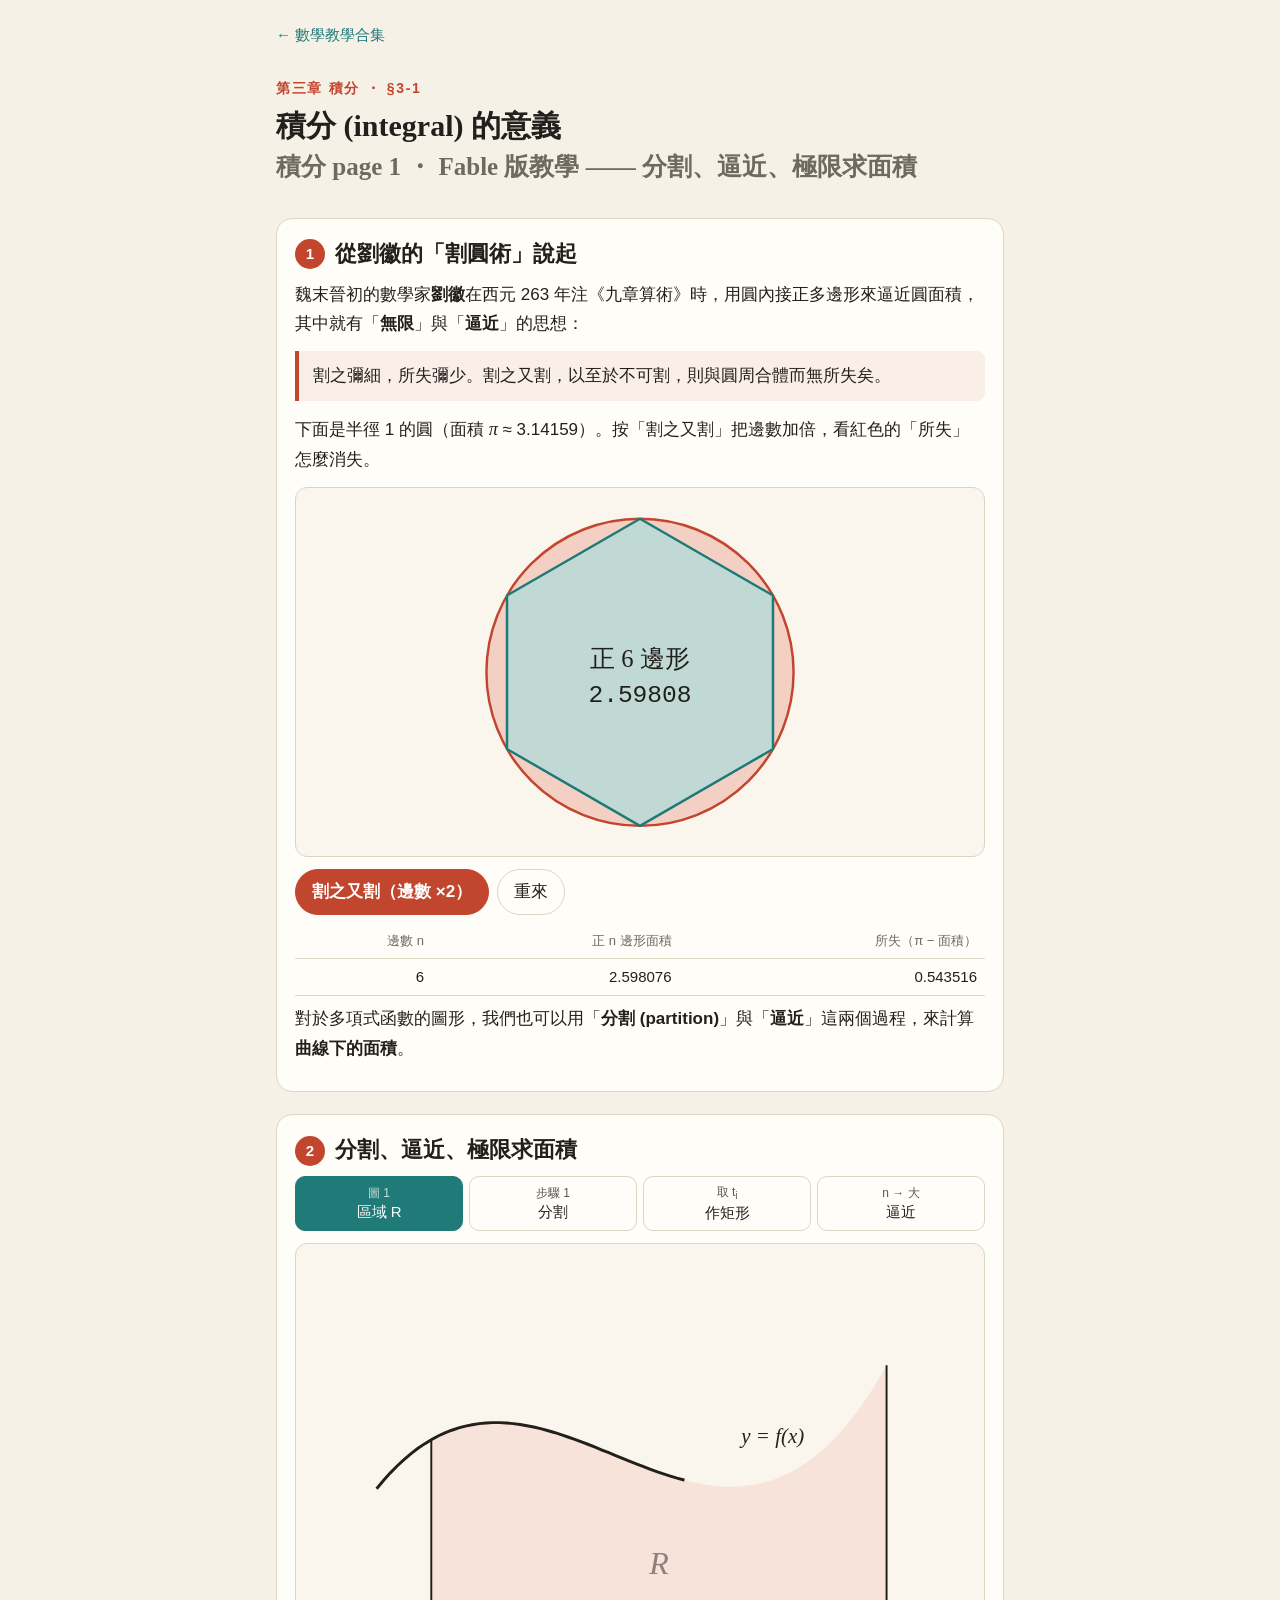
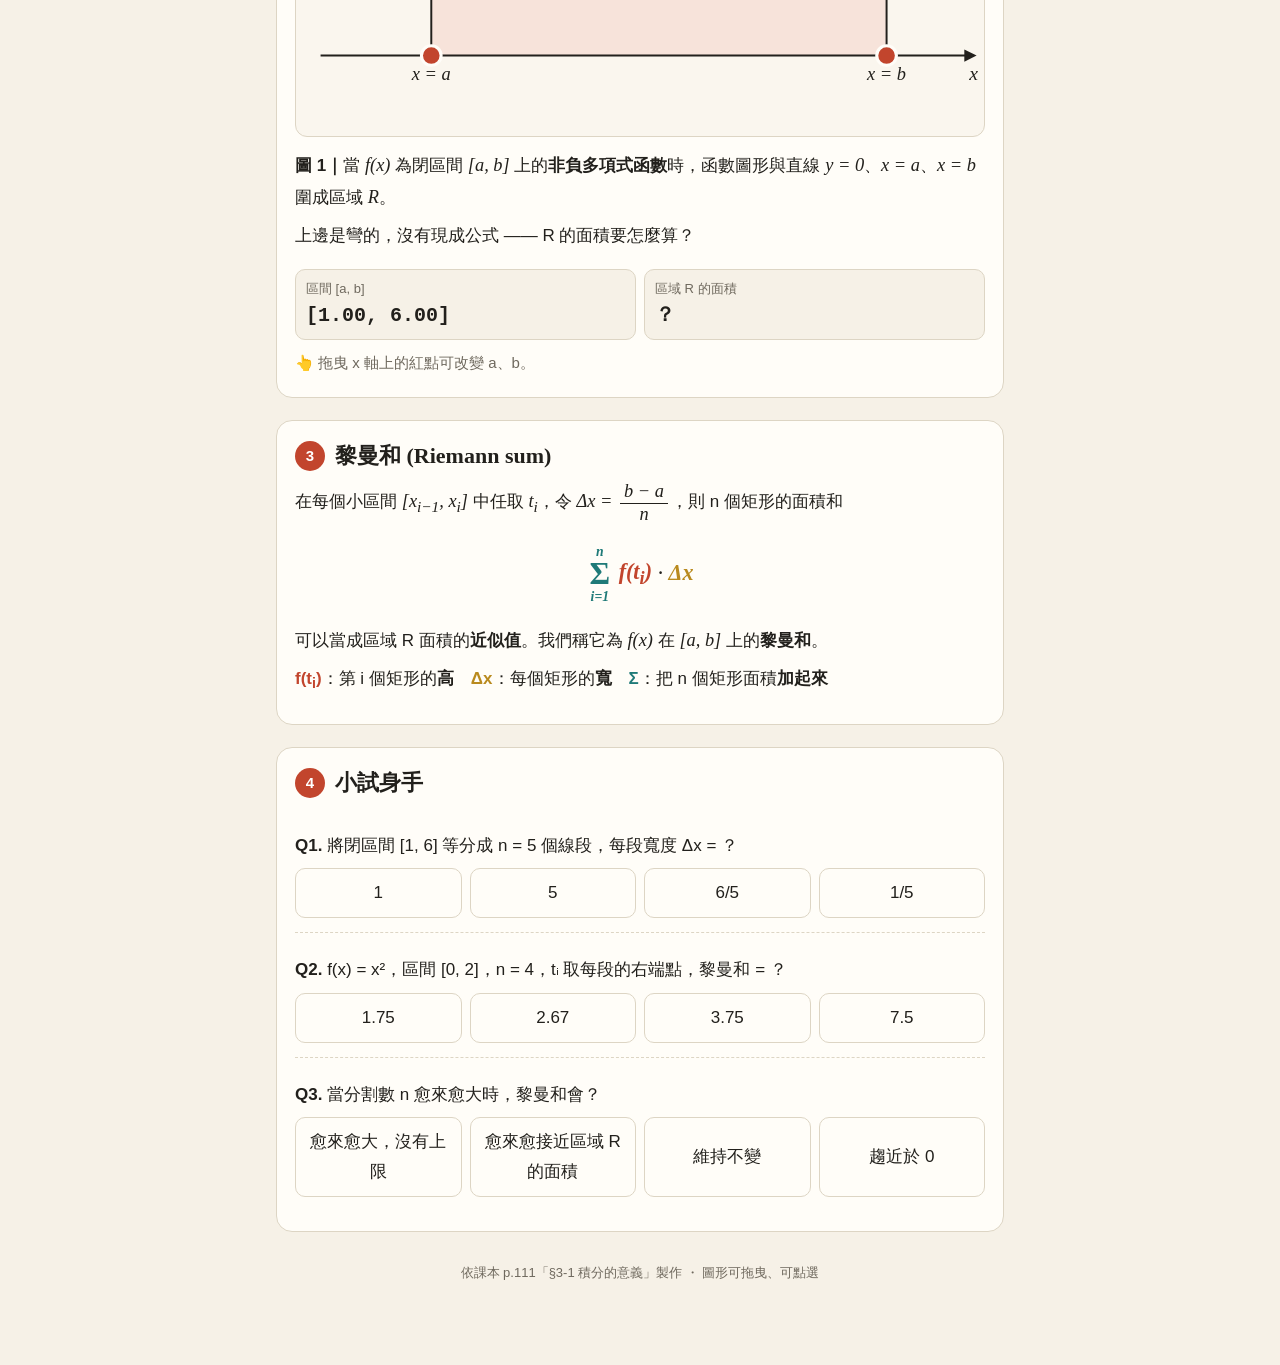
==== integral-page1-fable.html @ e8502bf9 "Add 積分page1 Fable 版教學" ====
<!DOCTYPE html>
<html lang="zh-Hant">
<head>
<meta charset="utf-8">
<meta name="viewport" content="width=device-width,initial-scale=1">
<title>積分page1_Fable版教學</title>
<style>
:root{
  --bg:#f6f1e7; --card:#fffdf8; --ink:#22201c; --mute:#6f695e; --line:#ddd5c4;
  --red:#c2452d; --red-soft:#f3cfc4; --teal:#1f7a78; --teal-soft:rgba(31,122,120,.28);
  --gold:#b98a1e; --ok:#2e7d4f; --bad:#b23a2a;
}
@media (prefers-color-scheme:dark){:root{
  --bg:#17161a; --card:#211f25; --ink:#ece7dc; --mute:#a39c8e; --line:#3a3740;
  --red:#ef7a5f; --red-soft:#5a2c23; --teal:#55c2bd; --teal-soft:rgba(85,194,189,.28);
  --gold:#e3b54a; --ok:#6fcf97; --bad:#ef7a6a;
}}
*{box-sizing:border-box}
html{scroll-behavior:smooth}
body{margin:0;background:var(--bg);color:var(--ink);font:17px/1.75 "Noto Sans TC","PingFang TC","Microsoft JhengHei",sans-serif;-webkit-text-size-adjust:100%}
main{max-width:760px;margin:0 auto;padding:20px 16px 80px}
a{color:var(--teal)}
.back{font-size:15px;text-decoration:none}
header{padding:26px 0 8px}
.kicker{color:var(--red);font-weight:700;letter-spacing:.12em;font-size:14px}
h1{font:700 30px/1.3 "Noto Serif TC","Songti TC",serif;margin:6px 0 4px}
h1 small{display:block;font:400 15px/1.6 inherit;color:var(--mute);margin-top:6px}
h2{font:700 22px/1.4 "Noto Serif TC","Songti TC",serif;margin:0 0 10px;display:flex;align-items:center;gap:10px}
h2 .no{flex:none;width:30px;height:30px;border-radius:50%;background:var(--red);color:#fff;font:700 15px/30px sans-serif;text-align:center}
section{background:var(--card);border:1px solid var(--line);border-radius:16px;padding:20px 18px;margin:22px 0;
  opacity:0;transform:translateY(24px);transition:opacity .7s,transform .7s cubic-bezier(.2,.8,.2,1)}
section.in{opacity:1;transform:none}
p{margin:8px 0}
blockquote{margin:12px 0;padding:10px 14px;border-left:4px solid var(--red);background:color-mix(in srgb,var(--red) 8%,transparent);
  font-family:"Noto Serif TC","Songti TC",serif;border-radius:0 8px 8px 0}
.m{font-family:"Cambria Math","Times New Roman",serif;font-style:italic;font-size:1.08em;white-space:nowrap}
.m b{font-style:normal;font-weight:400}
.frac{display:inline-flex;flex-direction:column;vertical-align:middle;text-align:center;line-height:1.15;margin:0 3px}
.frac>span:first-child{border-bottom:1.5px solid currentColor;padding:0 4px}
.sum{display:inline-flex;flex-direction:column;align-items:center;vertical-align:middle;line-height:1;margin:0 3px;font-size:.62em;font-style:italic}
.sum .sg{font-size:2.3em;font-style:normal;line-height:1}
.formula{font-size:1.3em;text-align:center;margin:14px 0;overflow-x:auto;padding:6px 0}
.hi-h{color:var(--red);font-weight:700}.hi-w{color:var(--gold);font-weight:700}.hi-s{color:var(--teal);font-weight:700}
svg{display:block;width:100%;height:auto;user-select:none;-webkit-user-select:none}
#lab{touch-action:pan-y;cursor:default}
.fig{background:color-mix(in srgb,var(--bg) 60%,var(--card));border:1px solid var(--line);border-radius:12px;margin:12px 0;overflow:hidden}
svg text{fill:var(--ink);font-family:"Cambria Math","Times New Roman",serif;font-style:italic}
.btn,.chip,.step{font:inherit;border:1.5px solid var(--line);background:var(--card);color:var(--ink);border-radius:999px;padding:7px 16px;cursor:pointer;
  transition:transform .15s,background .2s,border-color .2s,color .2s}
.btn:active,.chip:active,.step:active{transform:scale(.95)}
.btn.pri{background:var(--red);border-color:var(--red);color:#fff;font-weight:700}
.btn:disabled{opacity:.4;cursor:default}
.row{display:flex;flex-wrap:wrap;gap:8px;align-items:center;margin:10px 0}
.chip.on,.step.on{background:var(--teal);border-color:var(--teal);color:#fff}
.steps{display:grid;grid-template-columns:repeat(4,1fr);gap:6px}
.step{border-radius:10px;padding:8px 2px;font-size:15px;line-height:1.3}
.step b{display:block;font-size:12px;opacity:.75;font-weight:400}
.explain{min-height:6.5em;animation:fade .5s}
@keyframes fade{from{opacity:0;transform:translateY(6px)}to{opacity:1;transform:none}}
.stats{display:grid;grid-template-columns:repeat(auto-fit,minmax(130px,1fr));gap:8px;margin:10px 0}
.stat{border:1px solid var(--line);border-radius:10px;padding:8px 10px;background:var(--bg)}
.stat span{display:block;font-size:13px;color:var(--mute)}
.stat strong{font:700 20px/1.3 ui-monospace,Consolas,monospace;font-variant-numeric:tabular-nums}
.bar{height:8px;border-radius:4px;background:var(--line);overflow:hidden;margin-top:6px}
.bar i{display:block;height:100%;background:var(--red);border-radius:4px}
label.sl{display:flex;align-items:center;gap:10px;flex:1;min-width:220px}
input[type=range]{flex:1;accent-color:var(--teal);height:28px}
.detail{font-size:15px;color:var(--mute);min-height:1.8em}
table{border-collapse:collapse;width:100%;font-size:15px;font-variant-numeric:tabular-nums}
th,td{padding:5px 8px;border-bottom:1px solid var(--line);text-align:right}
th{color:var(--mute);font-weight:400;font-size:13px}
tr.new td{animation:flash 1s}
@keyframes flash{from{background:var(--red-soft)}to{background:transparent}}
.q{border-top:1px dashed var(--line);padding:14px 0 6px}
.q:first-of-type{border-top:0}
.opts{display:grid;grid-template-columns:repeat(auto-fit,minmax(140px,1fr));gap:8px;margin:8px 0}
.opts button{font:inherit;padding:9px 10px;border-radius:10px;border:1.5px solid var(--line);background:var(--card);color:var(--ink);cursor:pointer;transition:all .2s}
.opts button.ok{background:var(--ok);border-color:var(--ok);color:#fff;transform:scale(1.03)}
.opts button.bad{background:var(--bad);border-color:var(--bad);color:#fff;animation:shake .35s}
@keyframes shake{25%{transform:translateX(-5px)}75%{transform:translateX(5px)}}
.why{font-size:15px;color:var(--mute);display:none}.why.show{display:block;animation:fade .4s}
footer{color:var(--mute);font-size:13px;text-align:center;margin-top:30px}
@media (prefers-reduced-motion:reduce){*{animation:none!important;transition:none!important}section{opacity:1;transform:none}}
</style>
</head>
<body>
<main>
<a class="back" href="index.html">← 數學教學合集</a>
<header>
  <div class="kicker">第三章 積分 ・ §3-1</div>
  <h1>積分 (integral) 的意義<small>積分 page 1 ・ Fable 版教學 —— 分割、逼近、極限求面積</small></h1>
</header>

<section>
  <h2><span class="no">1</span>從劉徽的「割圓術」說起</h2>
  <p>魏末晉初的數學家<b>劉徽</b>在西元 263 年注《九章算術》時，用圓內接正多邊形來逼近圓面積，其中就有「<b>無限</b>」與「<b>逼近</b>」的思想：</p>
  <blockquote>割之彌細，所失彌少。割之又割，以至於不可割，則與圓周合體而無所失矣。</blockquote>
  <p>下面是半徑 1 的圓（面積 <span class="m">π</span> ≈ 3.14159）。按「割之又割」把邊數加倍，看紅色的「所失」怎麼消失。</p>
  <div class="fig"><svg id="circ" viewBox="0 0 560 300" role="img" aria-label="割圓術：圓內接正多邊形"></svg></div>
  <div class="row">
    <button class="btn pri" id="cut">割之又割（邊數 ×2）</button>
    <button class="btn" id="cutReset">重來</button>
  </div>
  <table id="cutTable"><thead><tr><th>邊數 n</th><th>正 n 邊形面積</th><th>所失（π − 面積）</th></tr></thead><tbody></tbody></table>
  <p>對於多項式函數的圖形，我們也可以用「<b>分割 (partition)</b>」與「<b>逼近</b>」這兩個過程，來計算<b>曲線下的面積</b>。</p>
</section>

<section>
  <h2><span class="no">2</span>分割、逼近、極限求面積</h2>
  <div class="steps" id="steps">
    <button class="step on" data-s="1"><b>圖 1</b>區域 R</button>
    <button class="step" data-s="2"><b>步驟 1</b>分割</button>
    <button class="step" data-s="3"><b>取 t<sub>i</sub></b>作矩形</button>
    <button class="step" data-s="4"><b>n → 大</b>逼近</button>
  </div>
  <div class="fig"><svg id="lab" viewBox="0 0 560 400" role="img" aria-label="曲線下面積與黎曼和互動圖"></svg></div>
  <div class="explain" id="explain"></div>
  <div id="ctrl">
    <div class="row" id="rowN"><label class="sl">n = <strong id="nVal" style="min-width:2.2em">8</strong><input type="range" id="nRange" min="1" max="200" value="8"></label>
      <button class="btn pri" id="play">▶ 播放逼近</button></div>
    <div class="row" id="rowMode">
      <span style="font-size:15px;color:var(--mute)">t<sub>i</sub> 取在：</span>
      <button class="chip" data-m="left">左端點</button>
      <button class="chip on" data-m="mid">中點</button>
      <button class="chip" data-m="right">右端點</button>
      <button class="chip" data-m="rnd">任取（隨機）</button>
    </div>
  </div>
  <div class="stats" id="stats"></div>
  <div class="detail" id="detail"></div>
</section>

<section>
  <h2><span class="no">3</span>黎曼和 (Riemann sum)</h2>
  <p>在每個小區間 <span class="m">[x<sub>i−1</sub>, x<sub>i</sub>]</span> 中任取 <span class="m">t<sub>i</sub></span>，令 <span class="m">Δx = <span class="frac"><span>b − a</span><span>n</span></span></span>，則 n 個矩形的面積和</p>
  <div class="formula m"><span class="hi-s"><span class="sum"><span>n</span><span class="sg">Σ</span><span>i=1</span></span></span> <span class="hi-h">f(t<sub>i</sub>)</span> · <span class="hi-w">Δx</span></div>
  <p>可以當成區域 R 面積的<b>近似值</b>。我們稱它為 <span class="m">f(x)</span> 在 <span class="m">[a, b]</span> 上的<b>黎曼和</b>。</p>
  <p><span class="hi-h">f(t<sub>i</sub>)</span>：第 i 個矩形的<b>高</b>　<span class="hi-w">Δx</span>：每個矩形的<b>寬</b>　<span class="hi-s">Σ</span>：把 n 個矩形面積<b>加起來</b></p>
</section>

<section>
  <h2><span class="no">4</span>小試身手</h2>
  <div id="quiz"></div>
</section>

<footer>依課本 p.111「§3-1 積分的意義」製作 ・ 圖形可拖曳、可點選</footer>
</main>

<script>
const $ = s => document.querySelector(s);
const reduce = matchMedia('(prefers-reduced-motion:reduce)').matches;
const clamp = (v,a,b) => Math.max(a, Math.min(b, v));
const easeOut = t => 1 - Math.pow(1 - t, 3);
function tween(ms, fn, done){
  if (reduce) { fn(1); done && done(); return {stop(){}}; }
  let t0 = null, id, dead = false;
  const tick = now => { if (dead) return; if (t0 === null) t0 = now;
    const t = clamp((now - t0) / ms, 0, 1); fn(t);
    if (t < 1) id = requestAnimationFrame(tick); else done && done(); };
  id = requestAnimationFrame(tick);
  return { stop(){ dead = true; cancelAnimationFrame(id); } };
}

/* ---------- 1. 割圓術 ---------- */
(() => {
  const svg = $('#circ'), tb = $('#cutTable tbody'), R = 125, cx = 280, cy = 150;
  let prev = 3, r = 1, n = 6, tw;
  function draw(){
    const k = 2 * prev, pts = [];
    for (let i = 0; i < k; i++) {
      const ang = -Math.PI / 2 + i * Math.PI / prev, rr = (i % 2 ? r : 1) * R;
      pts.push((cx + rr * Math.cos(ang)).toFixed(2) + ',' + (cy + rr * Math.sin(ang)).toFixed(2));
    }
    const area = prev * r * Math.sin(Math.PI / prev);
    svg.innerHTML =
      `<circle cx="${cx}" cy="${cy}" r="${R}" fill="var(--red-soft)" stroke="var(--red)" stroke-width="2"/>
       <polygon points="${pts.join(' ')}" fill="var(--card)" stroke="var(--teal)" stroke-width="${n > 100 ? 1 : 2}" stroke-linejoin="round"/>
       <polygon points="${pts.join(' ')}" fill="var(--teal-soft)"/>
       <text x="${cx}" y="${cy - 4}" text-anchor="middle" font-size="20" style="font-style:normal">正 ${n} 邊形</text>
       <text x="${cx}" y="${cy + 24}" text-anchor="middle" font-size="20" style="font-style:normal;font-family:ui-monospace,Consolas,monospace">${area.toFixed(5)}</text>`;
  }
  function row(){
    const a = n / 2 * Math.sin(2 * Math.PI / n);
    tb.querySelectorAll('.new').forEach(e => e.classList.remove('new'));
    tb.insertAdjacentHTML('beforeend', `<tr class="new"><td>${n}</td><td>${a.toFixed(6)}</td><td>${(Math.PI - a).toFixed(6)}</td></tr>`);
  }
  $('#cut').onclick = () => {
    if (n >= 3072) return;
    tw && tw.stop(); prev = n; n *= 2; r = Math.cos(Math.PI / prev);
    const r0 = r;
    tw = tween(700, t => { r = r0 + (1 - r0) * easeOut(t); draw(); });
    row(); $('#cut').disabled = n >= 3072;
    if (n >= 3072) $('#cut').textContent = '已割到 3072 邊（劉徽的紀錄）';
  };
  $('#cutReset').onclick = () => { tw && tw.stop(); prev = 3; n = 6; r = 1; tb.innerHTML = ''; row(); draw();
    $('#cut').disabled = false; $('#cut').textContent = '割之又割（邊數 ×2）'; };
  row(); draw();
})();

/* ---------- 2. 黎曼和實驗 ---------- */
const f = x => 0.1 * x ** 3 - 0.9 * x ** 2 + 2.2 * x + 1.5;
const F = x => 0.025 * x ** 4 - 0.3 * x ** 3 + 1.1 * x ** 2 + 1.5 * x;
const X0 = 36, X1 = 540, Y0 = 335, Y1 = 20, XM = 6.8, YM = 5.2;
const X = x => X0 + x / XM * (X1 - X0), Y = y => Y0 - y / YM * (Y0 - Y1);
const invX = px => (px - X0) / (X1 - X0) * XM;
const SUB = '₀₁₂₃₄₅₆₇₈₉', sub = n => String(n).replace(/\d/g, d => SUB[d]);
const S = { step: 1, a: 1, b: 6, n: 8, mode: 'mid', sel: -1, anim: 1, rnd: [] };
const reroll = () => { S.rnd = Array.from({ length: 200 }, Math.random); };
reroll();
const lab = $('#lab');
const frac = i => S.mode === 'left' ? 0 : S.mode === 'right' ? 1 : S.mode === 'mid' ? .5 : S.rnd[i];
const curve = (x0, x1) => { let d = ''; const N = 80;
  for (let i = 0; i <= N; i++) { const x = x0 + (x1 - x0) * i / N; d += (i ? 'L' : 'M') + X(x).toFixed(1) + ' ' + Y(f(x)).toFixed(1); } return d; };

function render(){
  const { a, b, n, step } = S, dx = (b - a) / n, g = [];
  const stag = i => easeOut(clamp(S.anim * 1.6 - .6 * i / n, 0, 1));
  // 區域 R
  g.push(`<path d="${curve(a, b)}L${X(b)} ${Y0}L${X(a)} ${Y0}Z" fill="var(--red-soft)" opacity="${step >= 3 ? .45 : step === 1 ? S.anim : 1}"/>`);
  // 矩形
  let sum = 0;
  for (let i = 0; i < n; i++) { const t = a + (i + frac(i)) * dx; sum += f(t) * dx; }
  if (step >= 3) {
    for (let i = 0; i < n; i++) {
      const xl = a + i * dx, t = xl + frac(i) * dx, h = f(t) * stag(i), on = i === S.sel;
      g.push(`<rect x="${X(xl).toFixed(2)}" y="${Y(h).toFixed(2)}" width="${(X(xl + dx) - X(xl)).toFixed(2)}" height="${(Y0 - Y(h)).toFixed(2)}"
        fill="${on ? 'var(--teal)' : 'var(--teal-soft)'}" fill-opacity="${on ? .6 : 1}" stroke="var(--teal)" stroke-width="${n > 90 ? .3 : n > 40 ? .7 : 1.4}"/>`);
      if (n <= 30 && S.anim > .95) g.push(`<circle cx="${X(t).toFixed(1)}" cy="${Y(f(t)).toFixed(1)}" r="${n > 16 ? 2.5 : 3.5}" fill="var(--red)"/>`);
    }
    if (S.sel >= 0 && S.sel < n) {
      const xl = a + S.sel * dx, t = xl + frac(S.sel) * dx;
      g.push(`<line x1="${X(t)}" y1="${Y0}" x2="${X(t)}" y2="${Y(f(t))}" stroke="var(--red)" stroke-width="2" stroke-dasharray="4 3"/>
        <text x="${X(t)}" y="${Y(f(t)) - 10}" text-anchor="middle" font-size="16" style="fill:var(--red)">f(tᵢ)</text>
        <text x="${X(t)}" y="${Y0 + 20}" text-anchor="middle" font-size="16" style="fill:var(--red)">tᵢ</text>`);
    }
  }
  // 分割線
  if (step === 2) for (let i = 1; i < n; i++) { const x = a + i * dx, h = f(x) * stag(i);
    g.push(`<line x1="${X(x).toFixed(2)}" y1="${Y0}" x2="${X(x).toFixed(2)}" y2="${Y(h).toFixed(2)}" stroke="var(--teal)" stroke-width="${n > 60 ? .6 : 1.3}"/>`); }
  // 曲線、邊界、座標軸
  g.push(`<path d="${curve(.4, 6.4)}" fill="none" stroke="var(--ink)" stroke-width="2.4" pathLength="1" stroke-dasharray="1" stroke-dashoffset="${step === 1 ? 1 - S.anim : 0}"/>`);
  for (const v of [a, b]) g.push(`<line x1="${X(v)}" y1="${Y0}" x2="${X(v)}" y2="${Y(f(v))}" stroke="var(--ink)" stroke-width="1.6"/>`);
  g.push(`<line x1="${X0 - 16}" y1="${Y0}" x2="${X1 + 6}" y2="${Y0}" stroke="var(--ink)" stroke-width="1.6"/>
    <path d="M${X1 + 14} ${Y0}l-10 -5v10z" fill="var(--ink)"/><text x="${X1 + 8}" y="${Y0 + 20}" font-size="16">x</text>
    <text x="${X(4.75)}" y="${Y(f(4.75)) - 30}" font-size="17" text-anchor="middle">y = f(x)</text>`);
  if (step <= 2) g.push(`<text x="${X((a + b) / 2)}" y="${Y(1.1)}" font-size="26" text-anchor="middle" opacity="${step === 1 ? S.anim : 1}">R</text>`);
  // 軸上標記
  const showXi = step >= 2 && n <= 8 && S.sel < 0;
  if (showXi) for (let i = 1; i < n; i++) g.push(`<text x="${X(a + i * dx)}" y="${Y0 + 20}" font-size="15" text-anchor="middle">x${sub(i)}</text>`);
  if (S.sel < 0 || step < 3) {
    g.push(`<text x="${X(a)}" y="${Y0 + 20}" font-size="15" text-anchor="${showXi ? 'end' : 'middle'}" dx="${showXi ? 12 : 0}">${step === 1 ? 'x = a' : showXi ? 'a = x₀' : 'a'}</text>
      <text x="${X(b)}" y="${Y0 + 20}" font-size="15" text-anchor="${showXi ? 'start' : 'middle'}" dx="${showXi ? -12 : 0}">${step === 1 ? 'x = b' : showXi ? 'xₙ = b' : 'b'}</text>`);
  }
  if (step >= 2) { const i = S.sel >= 0 && step >= 3 ? S.sel : 0, l = X(a + i * dx), r = X(a + (i + 1) * dx), y = Y0 + 34;
    g.push(`<path d="M${l} ${y - 5}v10M${r} ${y - 5}v10M${l} ${y}H${r}" stroke="var(--gold)" stroke-width="2" fill="none"/>
      <text x="${(l + r) / 2}" y="${y + 20}" font-size="16" text-anchor="middle" style="fill:var(--gold)">Δx</text>`); }
  // 拖曳把手
  for (const v of [a, b]) g.push(`<circle cx="${X(v)}" cy="${Y0}" r="8" fill="var(--red)" stroke="var(--card)" stroke-width="2.5" style="cursor:ew-resize"/>`);
  lab.innerHTML = g.join('');

  // 數值
  const area = F(b) - F(a), err = sum - area, st = [];
  st.push(`<div class="stat"><span>區間 [a, b]</span><strong>[${a.toFixed(2)}, ${b.toFixed(2)}]</strong></div>`);
  if (step === 1) st.push(`<div class="stat"><span>區域 R 的面積</span><strong>？</strong></div>`);
  if (step >= 2) st.push(`<div class="stat"><span>寬度 Δx = (b−a)/n</span><strong>${dx.toFixed(4)}</strong></div>`);
  if (step >= 3) st.push(`<div class="stat"><span>黎曼和 Σ f(tᵢ)Δx</span><strong style="color:var(--teal)">${sum.toFixed(4)}</strong></div>
    <div class="stat"><span>R 的真實面積</span><strong>${area.toFixed(4)}</strong></div>
    <div class="stat"><span>誤差（所失）</span><strong style="color:var(--red)">${(err >= 0 ? '+' : '') + err.toFixed(4)}</strong>
      <div class="bar"><i style="width:${clamp(Math.abs(err) / area * 100 * 4, 0, 100)}%"></i></div></div>`);
  $('#stats').innerHTML = st.join('');
  $('#nVal').textContent = n; $('#nRange').value = n;
  let d = '';
  if (step >= 3 && S.sel >= 0 && S.sel < n) { const t = a + (S.sel + frac(S.sel)) * dx;
    d = `第 ${S.sel + 1} 個矩形：t<sub>i</sub> = ${t.toFixed(3)}，高 <span class="hi-h">f(t<sub>i</sub>) = ${f(t).toFixed(3)}</span>，寬 <span class="hi-w">Δx = ${dx.toFixed(3)}</span>，面積 = ${(f(t) * dx).toFixed(4)}`; }
  else if (step >= 3) d = '👆 點任一個矩形看它的高、寬與面積；拖曳紅點可改變 a、b。';
  else d = '👆 拖曳 x 軸上的紅點可改變 a、b。';
  $('#detail').innerHTML = d;
}

const TEXT = {
  1: `<p><b>圖 1｜</b>當 <span class="m">f(x)</span> 為閉區間 <span class="m">[a, b]</span> 上的<b>非負多項式函數</b>時，函數圖形與直線 <span class="m">y = 0</span>、<span class="m">x = a</span>、<span class="m">x = b</span> 圍成區域 <span class="m">R</span>。</p><p>上邊是彎的，沒有現成公式 —— R 的面積要怎麼算？</p>`,
  2: `<p><b>分割｜</b>將 <span class="m">[a, b]</span> 等分成 <span class="m">n</span> 個線段，分割點 <span class="m">a = x<sub>0</sub> &lt; x<sub>1</sub> &lt; x<sub>2</sub> &lt; ⋯ &lt; x<sub>n</sub> = b</span>。</p><p>區域 R 被切成 n 個長條形，每條寬度都是 <span class="m hi-w">Δx = <span class="frac"><span>b − a</span><span>n</span></span></span>。拉動 n 試試看。</p>`,
  3: `<p><b>取點作矩形｜</b>在每個 <span class="m">[x<sub>i−1</sub>, x<sub>i</sub>]</span> 中<b>任取</b>一點 <span class="m">t<sub>i</sub></span>（紅點），以 <span class="m hi-h">f(t<sub>i</sub>)</span> 為高、<span class="m hi-w">Δx</span> 為寬作矩形。</p><p>n 個矩形面積和 <span class="m"><span class="sum"><span>n</span><span class="sg">Σ</span><span>i=1</span></span> f(t<sub>i</sub>)·Δx</span> 就是 R 面積的近似值。換不同的取法比較看看。</p>`,
  4: `<p><b>逼近｜</b>「割之彌細，所失彌少」。按<b>播放</b>讓 n 從 1 增加到 200：不管 <span class="m">t<sub>i</sub></span> 怎麼取，矩形都愈來愈貼合曲線，黎曼和愈來愈接近 R 的面積。</p><p>讓 <span class="m">n → ∞</span> 取極限，就得到真正的面積 —— 這就是<b>積分</b>。</p>`
};
let animTw, playTw;
function kick(ms = 1000){ animTw && animTw.stop(); S.anim = 0; animTw = tween(ms, t => { S.anim = t; render(); }); }
function stopPlay(){ if (playTw) { playTw.stop(); playTw = null; $('#play').textContent = '▶ 播放逼近'; } }
function setStep(s){
  stopPlay(); S.step = s; S.sel = -1;
  document.querySelectorAll('.step').forEach(b => b.classList.toggle('on', +b.dataset.s === s));
  const ex = $('#explain'); ex.innerHTML = TEXT[s]; ex.style.animation = 'none'; ex.offsetWidth; ex.style.animation = '';
  $('#rowN').style.display = s >= 2 ? '' : 'none';
  $('#play').style.display = s === 4 ? '' : 'none';
  $('#rowMode').style.display = s >= 3 ? '' : 'none';
  if (s === 2 || s === 3) S.n = Math.min(S.n, 12);
  kick(s === 1 ? 1400 : 1000);
}
$('#steps').onclick = e => { const b = e.target.closest('.step'); if (b) setStep(+b.dataset.s); };
$('#nRange').oninput = e => { stopPlay(); S.n = +e.target.value; S.sel = -1; render(); };
$('#rowMode').onclick = e => { const b = e.target.closest('.chip'); if (!b) return;
  if (b.dataset.m === 'rnd') reroll();
  S.mode = b.dataset.m; document.querySelectorAll('.chip').forEach(c => c.classList.toggle('on', c === b));
  if (playTw) render(); else kick(700); };
$('#play').onclick = () => {
  if (playTw) return stopPlay();
  animTw && animTw.stop(); S.anim = 1; S.sel = -1; $('#play').textContent = '⏸ 暫停';
  playTw = tween(8000, t => { S.n = Math.round(Math.exp(t * Math.log(200))); render(); }, () => { playTw = null; $('#play').textContent = '↻ 再播一次'; });
};
// 拖曳 a、b／點選矩形
let drag = null, moved = false;
const pt = e => { const r = lab.getBoundingClientRect(); return { x: (e.clientX - r.left) * 560 / r.width, y: (e.clientY - r.top) * 400 / r.height }; };
lab.addEventListener('pointerdown', e => {
  const p = pt(e), da = Math.abs(p.x - X(S.a)), db = Math.abs(p.x - X(S.b)); moved = false;
  if (Math.min(da, db) < (p.y > Y0 - 40 ? 30 : 12)) { drag = da < db ? 'a' : 'b'; lab.setPointerCapture(e.pointerId); stopPlay(); e.preventDefault(); }
});
lab.addEventListener('pointermove', e => {
  if (!drag) return; moved = true; S.sel = -1;
  const x = Math.round(invX(pt(e).x) * 20) / 20;
  if (drag === 'a') S.a = clamp(x, .5, S.b - 1); else S.b = clamp(x, S.a + 1, 6.2);
  render();
});
const endDrag = () => { drag = null; };
lab.addEventListener('pointerup', endDrag); lab.addEventListener('pointercancel', endDrag);
lab.addEventListener('click', e => {
  if (moved || S.step < 3) return;
  const x = invX(pt(e).x); if (x < S.a || x > S.b) { S.sel = -1; return render(); }
  const i = Math.min(S.n - 1, Math.floor((x - S.a) / ((S.b - S.a) / S.n)));
  S.sel = S.sel === i ? -1 : i; stopPlay(); render();
});

/* ---------- 4. 小測驗 ---------- */
const QUIZ = [
  { q: '將閉區間 [1, 6] 等分成 n = 5 個線段，每段寬度 Δx = ？', o: ['1', '5', '6/5', '1/5'], a: 0, w: 'Δx = (b − a)/n = (6 − 1)/5 = 1。' },
  { q: 'f(x) = x²，區間 [0, 2]，n = 4，tᵢ 取每段的右端點，黎曼和 = ？', o: ['1.75', '2.67', '3.75', '7.5'], a: 2, w: 'Δx = 0.5，tᵢ = 0.5, 1, 1.5, 2 → (0.25 + 1 + 2.25 + 4) × 0.5 = 3.75。（取左端點才是 1.75）' },
  { q: '當分割數 n 愈來愈大時，黎曼和會？', o: ['愈來愈大，沒有上限', '愈來愈接近區域 R 的面積', '維持不變', '趨近於 0'], a: 1, w: '割之彌細，所失彌少 —— 矩形愈細，與 R 的差距愈小。' }
];
$('#quiz').innerHTML = QUIZ.map((q, i) => `<div class="q"><p><b>Q${i + 1}.</b> ${q.q}</p><div class="opts">${q.o.map((o, j) => `<button data-q="${i}" data-j="${j}">${o}</button>`).join('')}</div><p class="why">💡 ${q.w}</p></div>`).join('');
$('#quiz').onclick = e => { const b = e.target.closest('button'); if (!b) return;
  const q = QUIZ[b.dataset.q], ok = +b.dataset.j === q.a;
  b.classList.remove('bad'); b.offsetWidth; b.classList.add(ok ? 'ok' : 'bad');
  if (ok) b.closest('.q').querySelector('.why').classList.add('show'); };

/* ---------- 進場動畫 ---------- */
let labSeen = false;
const io = new IntersectionObserver(es => es.forEach(e => { if (!e.isIntersecting) return;
  e.target.classList.add('in'); io.unobserve(e.target);
  if (e.target.contains(lab) && !labSeen) { labSeen = true; kick(1400); } }), { threshold: .12 });
document.querySelectorAll('section').forEach(s => io.observe(s));
setStep(1);
</script>
</body>
</html>
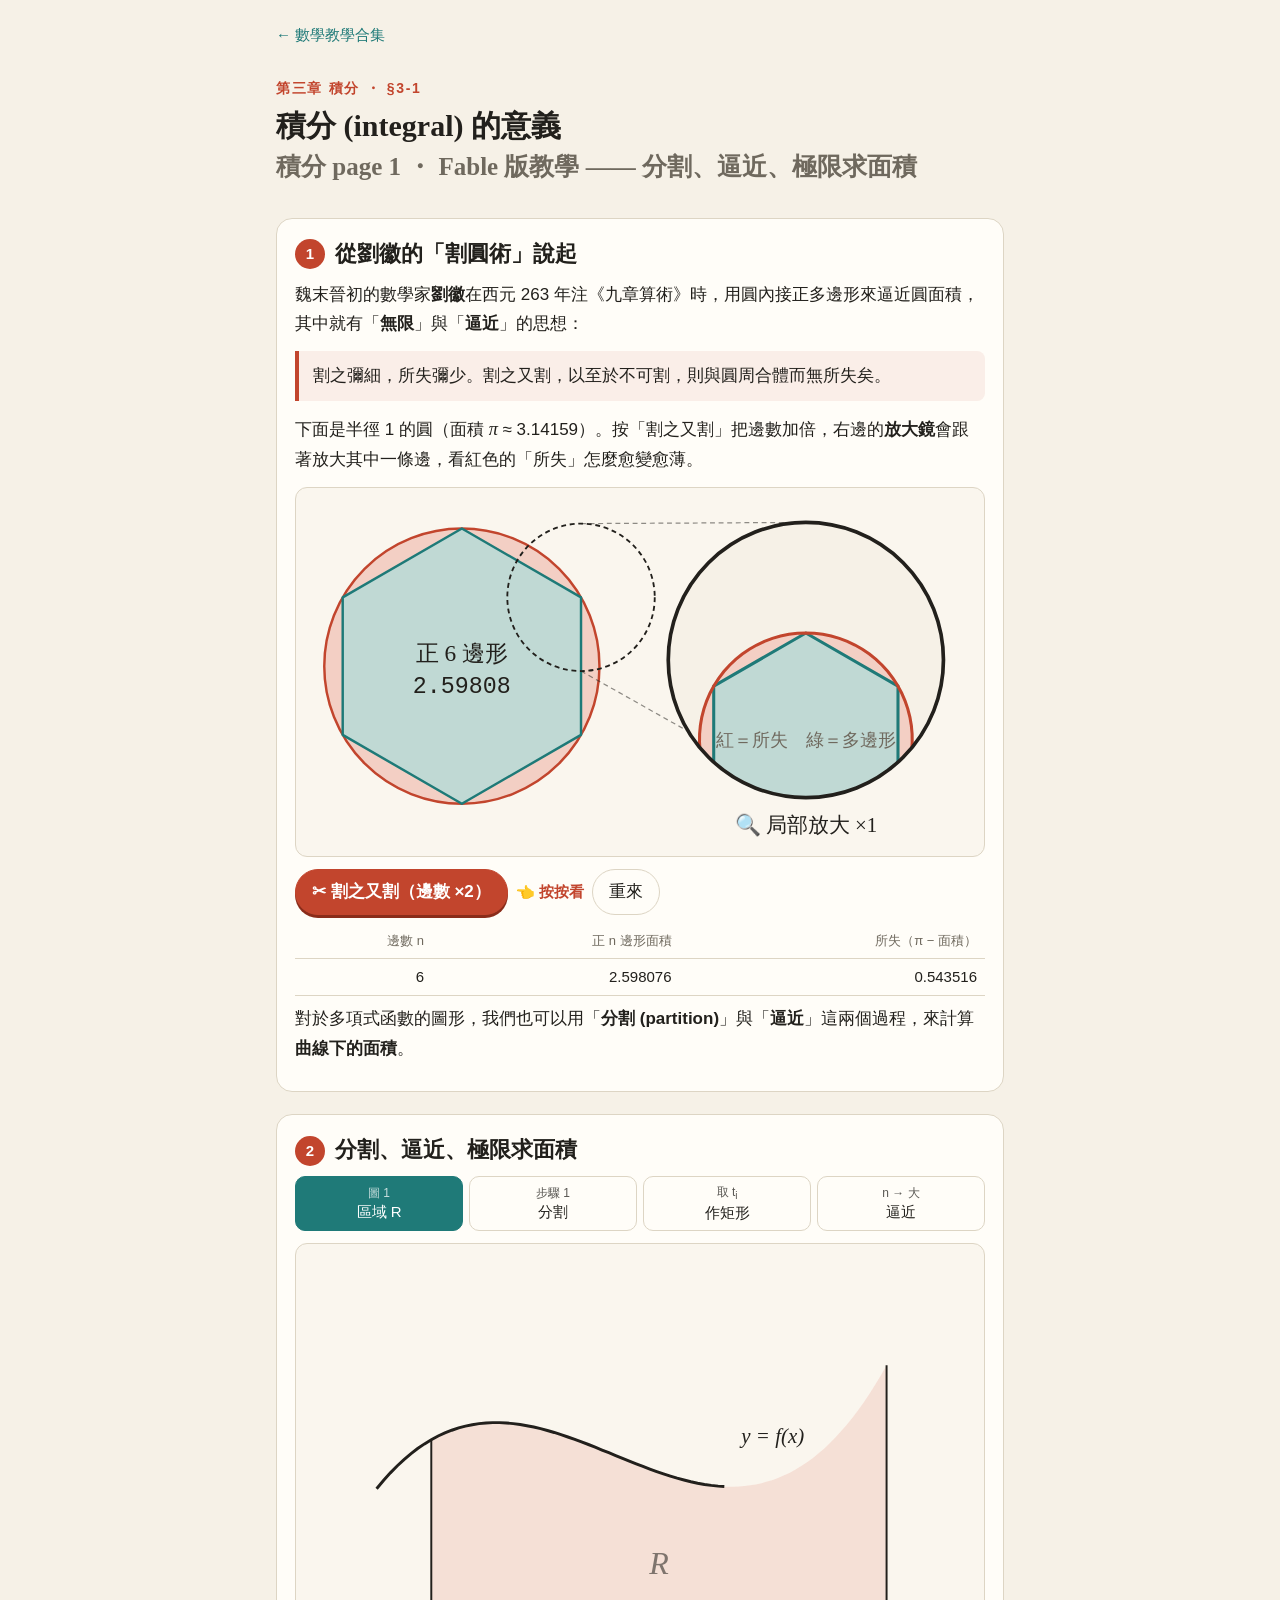
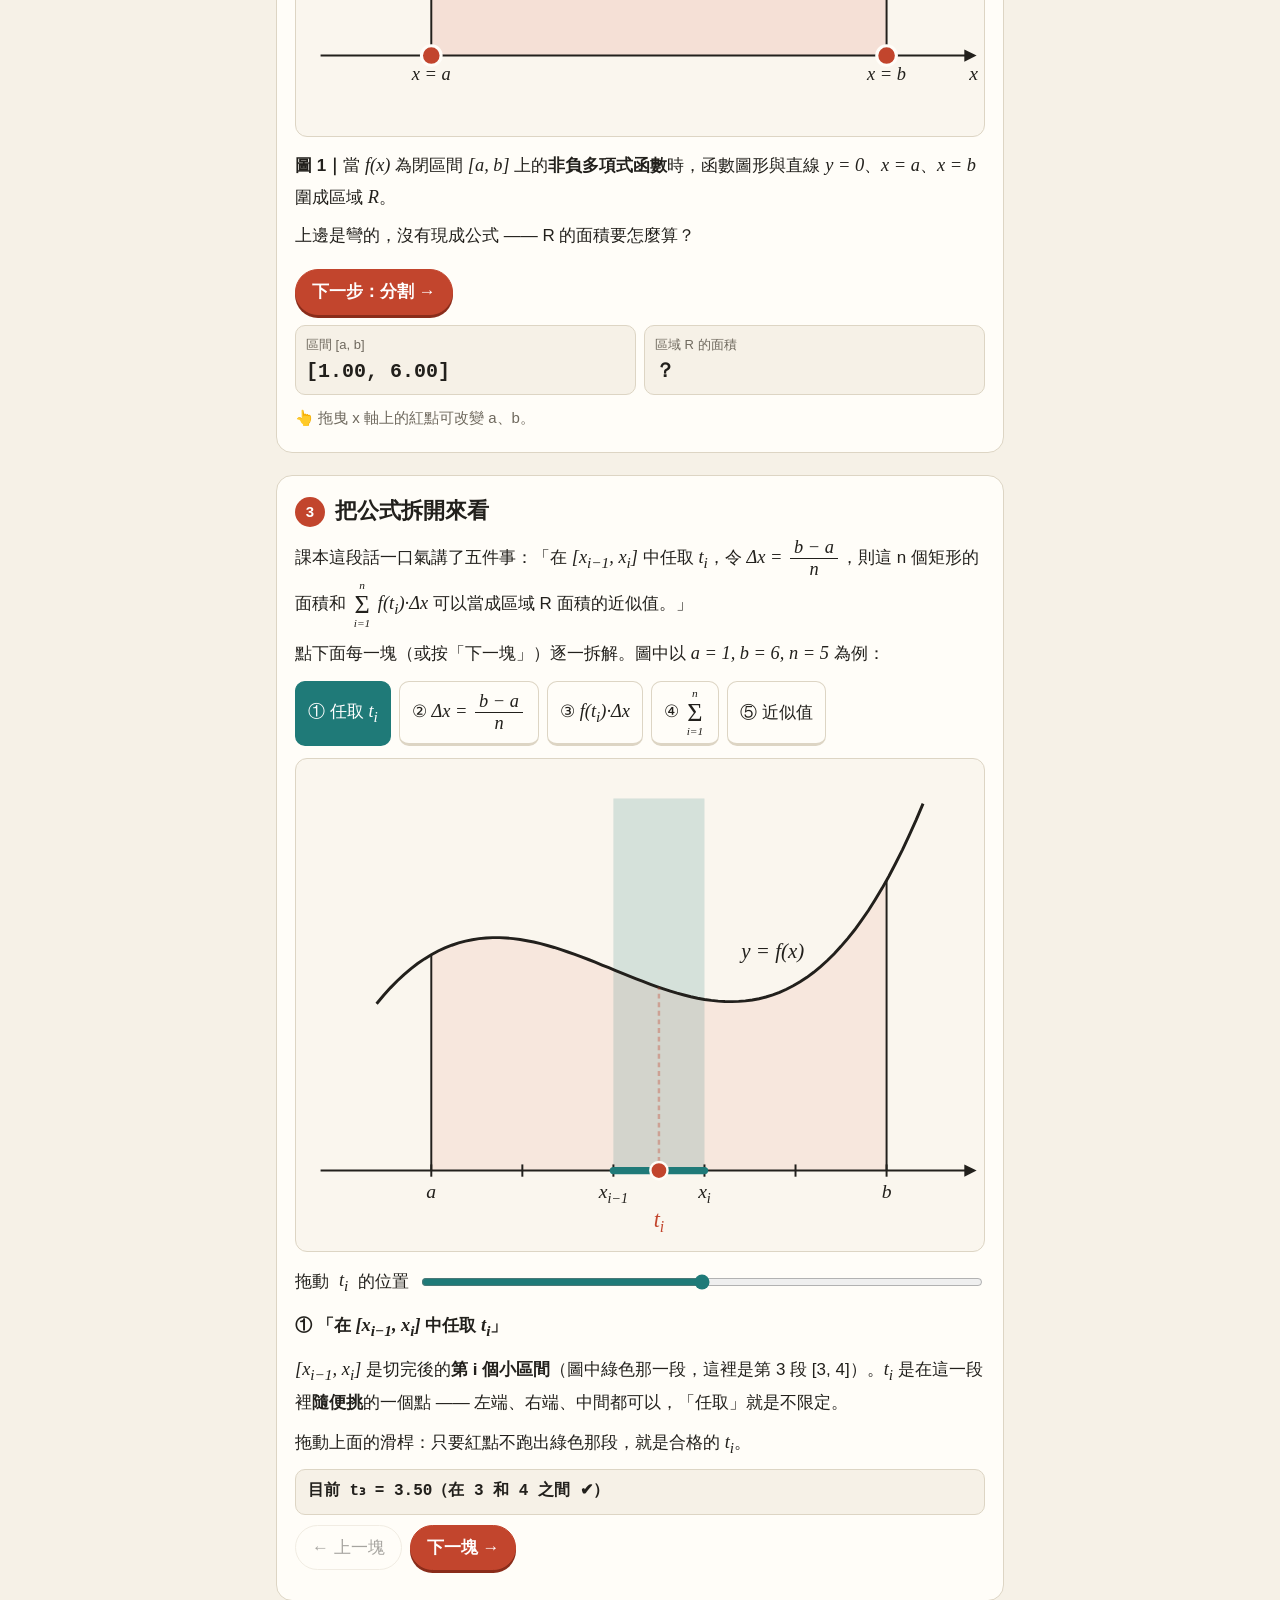
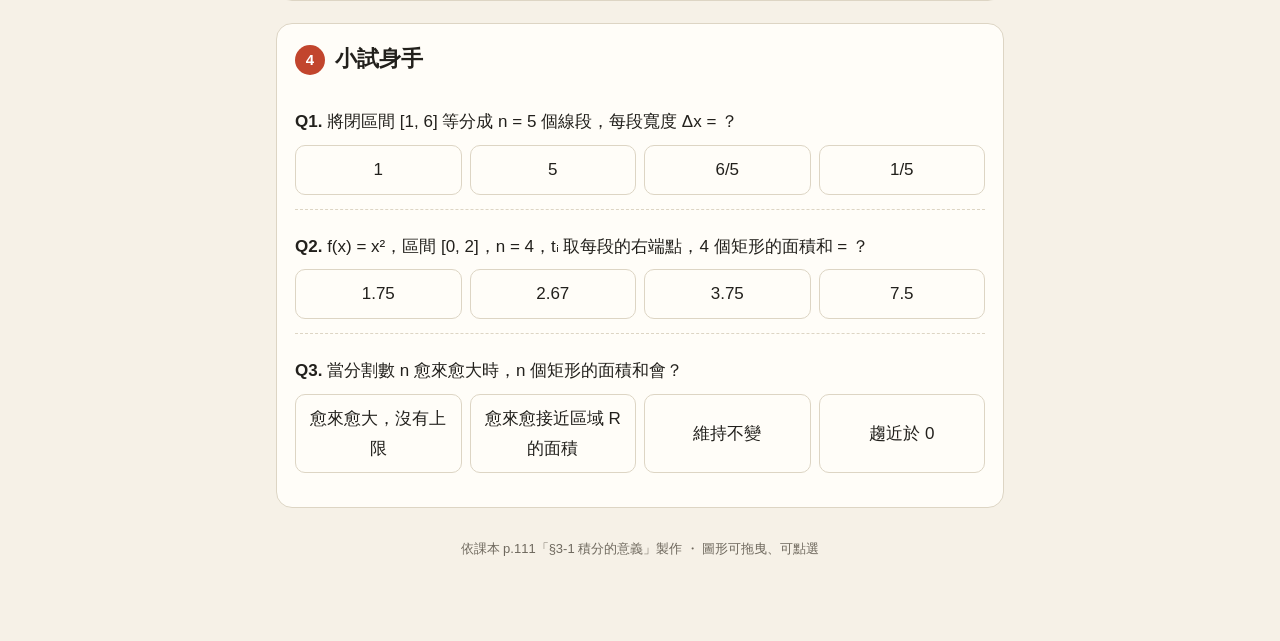
==== commit 83b2844a: "Fable 版積分page1：放大鏡、自動逼近、公式拆解、移除黎曼和" ====
--- a/integral-page1-fable.html
+++ b/integral-page1-fable.html
@@ -8,12 +8,12 @@
 :root{
   --bg:#f6f1e7; --card:#fffdf8; --ink:#22201c; --mute:#6f695e; --line:#ddd5c4;
   --red:#c2452d; --red-soft:#f3cfc4; --teal:#1f7a78; --teal-soft:rgba(31,122,120,.28);
-  --gold:#b98a1e; --ok:#2e7d4f; --bad:#b23a2a;
+  --gold:#b98a1e; --ok:#2e7d4f; --bad:#b23a2a; --red-dk:#8a2c1a;
 }
 @media (prefers-color-scheme:dark){:root{
   --bg:#17161a; --card:#211f25; --ink:#ece7dc; --mute:#a39c8e; --line:#3a3740;
   --red:#ef7a5f; --red-soft:#5a2c23; --teal:#55c2bd; --teal-soft:rgba(85,194,189,.28);
-  --gold:#e3b54a; --ok:#6fcf97; --bad:#ef7a6a;
+  --gold:#e3b54a; --ok:#6fcf97; --bad:#ef7a6a; --red-dk:#a04a36;
 }}
 *{box-sizing:border-box}
 html{scroll-behavior:smooth}
@@ -50,6 +50,17 @@
 .btn:active,.chip:active,.step:active{transform:scale(.95)}
 .btn.pri{background:var(--red);border-color:var(--red);color:#fff;font-weight:700}
 .btn:disabled{opacity:.4;cursor:default}
+.btn.pri{box-shadow:0 3px 0 var(--red-dk)}
+.btn.pri:active{transform:translateY(3px);box-shadow:none}
+.attn{animation:ring 1.5s ease-out infinite}
+@keyframes ring{0%{box-shadow:0 3px 0 var(--red-dk),0 0 0 0 color-mix(in srgb,var(--red) 70%,transparent)}75%,100%{box-shadow:0 3px 0 var(--red-dk),0 0 0 16px transparent}}
+.hint{font-size:15px;color:var(--red);font-weight:700;animation:nudge 1s ease-in-out infinite}
+@keyframes nudge{50%{transform:translateX(-6px)}}
+.parts{display:flex;flex-wrap:wrap;gap:8px;margin:12px 0}
+.part{font:inherit;border:1.5px solid var(--line);border-bottom-width:3px;background:var(--card);color:var(--ink);border-radius:10px;padding:6px 12px;cursor:pointer;transition:all .2s}
+.part.on{background:var(--teal);border-color:var(--teal);color:#fff}
+.part:active{transform:translateY(2px)}
+.calc{font:600 16px/1.7 ui-monospace,Consolas,monospace;background:var(--bg);border:1px solid var(--line);border-radius:10px;padding:8px 12px;margin:8px 0;overflow-x:auto;white-space:nowrap}
 .row{display:flex;flex-wrap:wrap;gap:8px;align-items:center;margin:10px 0}
 .chip.on,.step.on{background:var(--teal);border-color:var(--teal);color:#fff}
 .steps{display:grid;grid-template-columns:repeat(4,1fr);gap:6px}
@@ -85,7 +96,7 @@
 </head>
 <body>
 <main>
-<a class="back" href="index.html">← 數學教學合集</a>
+<a class="back" href="index.html?openExternalBrowser=1">← 數學教學合集</a>
 <header>
   <div class="kicker">第三章 積分 ・ §3-1</div>
   <h1>積分 (integral) 的意義<small>積分 page 1 ・ Fable 版教學 —— 分割、逼近、極限求面積</small></h1>
@@ -95,10 +106,11 @@
   <h2><span class="no">1</span>從劉徽的「割圓術」說起</h2>
   <p>魏末晉初的數學家<b>劉徽</b>在西元 263 年注《九章算術》時，用圓內接正多邊形來逼近圓面積，其中就有「<b>無限</b>」與「<b>逼近</b>」的思想：</p>
   <blockquote>割之彌細，所失彌少。割之又割，以至於不可割，則與圓周合體而無所失矣。</blockquote>
-  <p>下面是半徑 1 的圓（面積 <span class="m">π</span> ≈ 3.14159）。按「割之又割」把邊數加倍，看紅色的「所失」怎麼消失。</p>
+  <p>下面是半徑 1 的圓（面積 <span class="m">π</span> ≈ 3.14159）。按「割之又割」把邊數加倍，右邊的<b>放大鏡</b>會跟著放大其中一條邊，看紅色的「所失」怎麼愈變愈薄。</p>
   <div class="fig"><svg id="circ" viewBox="0 0 560 300" role="img" aria-label="割圓術：圓內接正多邊形"></svg></div>
   <div class="row">
-    <button class="btn pri" id="cut">割之又割（邊數 ×2）</button>
+    <button class="btn pri attn" id="cut">✂ 割之又割（邊數 ×2）</button>
+    <span class="hint" id="cutHint">👈 按按看</span>
     <button class="btn" id="cutReset">重來</button>
   </div>
   <table id="cutTable"><thead><tr><th>邊數 n</th><th>正 n 邊形面積</th><th>所失（π − 面積）</th></tr></thead><tbody></tbody></table>
@@ -113,8 +125,9 @@
     <button class="step" data-s="3"><b>取 t<sub>i</sub></b>作矩形</button>
     <button class="step" data-s="4"><b>n → 大</b>逼近</button>
   </div>
-  <div class="fig"><svg id="lab" viewBox="0 0 560 400" role="img" aria-label="曲線下面積與黎曼和互動圖"></svg></div>
+  <div class="fig"><svg id="lab" viewBox="0 0 560 400" role="img" aria-label="曲線下面積分割逼近互動圖"></svg></div>
   <div class="explain" id="explain"></div>
+  <div class="row"><button class="btn pri attn" id="next"></button></div>
   <div id="ctrl">
     <div class="row" id="rowN"><label class="sl">n = <strong id="nVal" style="min-width:2.2em">8</strong><input type="range" id="nRange" min="1" max="200" value="8"></label>
       <button class="btn pri" id="play">▶ 播放逼近</button></div>
@@ -131,11 +144,20 @@
 </section>
 
 <section>
-  <h2><span class="no">3</span>黎曼和 (Riemann sum)</h2>
-  <p>在每個小區間 <span class="m">[x<sub>i−1</sub>, x<sub>i</sub>]</span> 中任取 <span class="m">t<sub>i</sub></span>，令 <span class="m">Δx = <span class="frac"><span>b − a</span><span>n</span></span></span>，則 n 個矩形的面積和</p>
-  <div class="formula m"><span class="hi-s"><span class="sum"><span>n</span><span class="sg">Σ</span><span>i=1</span></span></span> <span class="hi-h">f(t<sub>i</sub>)</span> · <span class="hi-w">Δx</span></div>
-  <p>可以當成區域 R 面積的<b>近似值</b>。我們稱它為 <span class="m">f(x)</span> 在 <span class="m">[a, b]</span> 上的<b>黎曼和</b>。</p>
-  <p><span class="hi-h">f(t<sub>i</sub>)</span>：第 i 個矩形的<b>高</b>　<span class="hi-w">Δx</span>：每個矩形的<b>寬</b>　<span class="hi-s">Σ</span>：把 n 個矩形面積<b>加起來</b></p>
+  <h2><span class="no">3</span>把公式拆開來看</h2>
+  <p>課本這段話一口氣講了五件事：「在 <span class="m">[x<sub>i−1</sub>, x<sub>i</sub>]</span> 中任取 <span class="m">t<sub>i</sub></span>，令 <span class="m">Δx = <span class="frac"><span>b − a</span><span>n</span></span></span>，則這 n 個矩形的面積和 <span class="m"><span class="sum"><span>n</span><span class="sg">Σ</span><span>i=1</span></span> f(t<sub>i</sub>)·Δx</span> 可以當成區域 R 面積的近似值。」</p>
+  <p>點下面每一塊（或按「下一塊」）逐一拆解。圖中以 <span class="m">a = 1, b = 6, n = 5</span> 為例：</p>
+  <div class="parts" id="parts">
+    <button class="part on" data-p="0">① 任取 <span class="m">t<sub>i</sub></span></button>
+    <button class="part" data-p="1">② <span class="m">Δx = <span class="frac"><span>b − a</span><span>n</span></span></span></button>
+    <button class="part" data-p="2">③ <span class="m">f(t<sub>i</sub>)·Δx</span></button>
+    <button class="part" data-p="3">④ <span class="m"><span class="sum"><span>n</span><span class="sg">Σ</span><span>i=1</span></span></span></button>
+    <button class="part" data-p="4">⑤ 近似值</button>
+  </div>
+  <div class="fig"><svg id="brk" viewBox="0 0 560 400" role="img" aria-label="公式拆解示意圖"></svg></div>
+  <div class="row" id="tRow"><label class="sl">拖動 <span class="m">t<sub>i</sub></span> 的位置<input type="range" id="tRange" min="0" max="100" value="50"></label></div>
+  <div class="explain" id="brkText"></div>
+  <div class="row"><button class="btn" id="brkPrev">← 上一塊</button><button class="btn pri attn" id="brkNext">下一塊 →</button></div>
 </section>
 
 <section>
@@ -147,7 +169,11 @@
 </main>
 
 <script>
+try { if (!/[?&]openExternalBrowser=1/.test(location.search))
+  history.replaceState(null, '', location.pathname + (location.search ? location.search + '&' : '?') + 'openExternalBrowser=1' + location.hash); } catch (e) {}
 const $ = s => document.querySelector(s);
+const easeIO = t => t < .5 ? 2 * t * t : 1 - Math.pow(-2 * t + 2, 2) / 2;
+const sb = (b, s, after = '') => `${b}<tspan dy="4" font-size="72%">${s}</tspan>` + (after ? `<tspan dy="-4">${after}</tspan>` : '');
 const reduce = matchMedia('(prefers-reduced-motion:reduce)').matches;
 const clamp = (v,a,b) => Math.max(a, Math.min(b, v));
 const easeOut = t => 1 - Math.pow(1 - t, 3);
@@ -163,8 +189,8 @@
 
 /* ---------- 1. 割圓術 ---------- */
 (() => {
-  const svg = $('#circ'), tb = $('#cutTable tbody'), R = 125, cx = 280, cy = 150;
-  let prev = 3, r = 1, n = 6, tw;
+  const svg = $('#circ'), tb = $('#cutTable tbody'), R = 112, cx = 135, cy = 145, LX = 415, LY = 140, LR = 112;
+  let prev = 3, r = 1, n = 6, ef = Math.PI / 3, tw;
   function draw(){
     const k = 2 * prev, pts = [];
     for (let i = 0; i < k; i++) {
@@ -172,12 +198,34 @@
       pts.push((cx + rr * Math.cos(ang)).toFixed(2) + ',' + (cy + rr * Math.sin(ang)).toFixed(2));
     }
     const area = prev * r * Math.sin(Math.PI / prev);
+    // 放大鏡：把一條邊（弦）放大到固定寬度
+    const s = 150 / (2 * Math.sin(ef)), th = -Math.PI / 2 + ef;
+    const L = (ang, rad) => { const d = ang - th; return (LX + s * rad * Math.sin(d)).toFixed(2) + ' ' + (LY - 22 - s * (rad * Math.cos(d) - 1)).toFixed(2); };
+    const arc = [], pg = [], w = Math.min(2.4, 2.4 * ef);
+    for (let i = 0; i <= 60; i++) arc.push(L(th - w + 2 * w * i / 60, 1));
+    for (let i = -4; i <= 6; i++) { const ang = -Math.PI / 2 + i * Math.PI / prev; if (Math.abs(ang - th) < 2.6) pg.push(L(ang, i % 2 ? r : 1)); }
+    const close = `L${LX + 260} ${LY + 260}L${LX - 260} ${LY + 260}Z`;
+    const mx = cx + R * Math.cos(th), my = cy + R * Math.sin(th), mr = clamp(R * Math.sin(ef) * 1.15, 5, 60);
     svg.innerHTML =
-      `<circle cx="${cx}" cy="${cy}" r="${R}" fill="var(--red-soft)" stroke="var(--red)" stroke-width="2"/>
+      `<defs><clipPath id="lensClip"><circle cx="${LX}" cy="${LY}" r="${LR}"/></clipPath></defs>
+       <circle cx="${cx}" cy="${cy}" r="${R}" fill="var(--red-soft)" stroke="var(--red)" stroke-width="2"/>
        <polygon points="${pts.join(' ')}" fill="var(--card)" stroke="var(--teal)" stroke-width="${n > 100 ? 1 : 2}" stroke-linejoin="round"/>
        <polygon points="${pts.join(' ')}" fill="var(--teal-soft)"/>
-       <text x="${cx}" y="${cy - 4}" text-anchor="middle" font-size="20" style="font-style:normal">正 ${n} 邊形</text>
-       <text x="${cx}" y="${cy + 24}" text-anchor="middle" font-size="20" style="font-style:normal;font-family:ui-monospace,Consolas,monospace">${area.toFixed(5)}</text>`;
+       <text x="${cx}" y="${cy - 4}" text-anchor="middle" font-size="19" style="font-style:normal">正 ${n} 邊形</text>
+       <text x="${cx}" y="${cy + 22}" text-anchor="middle" font-size="19" style="font-style:normal;font-family:ui-monospace,Consolas,monospace">${area.toFixed(5)}</text>
+       <circle cx="${mx}" cy="${my}" r="${mr}" fill="none" stroke="var(--ink)" stroke-width="1.5" stroke-dasharray="4 3"/>
+       <path d="M${mx} ${my - mr}L${LX} ${LY - LR}M${mx} ${my + mr}L${LX} ${LY + LR}" stroke="var(--ink)" stroke-width="1" stroke-dasharray="4 3" opacity=".5"/>
+       <circle cx="${LX}" cy="${LY}" r="${LR}" fill="var(--bg)"/>
+       <g clip-path="url(#lensClip)">
+         <path d="M${arc.join('L')}${close}" fill="var(--red-soft)"/>
+         <path d="M${pg.join('L')}${close}" fill="var(--card)"/>
+         <path d="M${pg.join('L')}${close}" fill="var(--teal-soft)"/>
+         <path d="M${pg.join('L')}" fill="none" stroke="var(--teal)" stroke-width="2.5" stroke-linejoin="round"/>
+         <path d="M${arc.join('L')}" fill="none" stroke="var(--red)" stroke-width="2.5"/>
+         <text x="${LX}" y="${LY + 70}" text-anchor="middle" font-size="15" style="font-style:normal;fill:var(--mute)">紅＝所失　綠＝多邊形</text>
+       </g>
+       <circle cx="${LX}" cy="${LY}" r="${LR}" fill="none" stroke="var(--ink)" stroke-width="3"/>
+       <text x="${LX}" y="${LY + LR + 28}" text-anchor="middle" font-size="17" style="font-style:normal">🔍 局部放大 ×${Math.max(1, Math.round(s / R))}</text>`;
   }
   function row(){
     const a = n / 2 * Math.sin(2 * Math.PI / n);
@@ -186,18 +234,21 @@
   }
   $('#cut').onclick = () => {
     if (n >= 3072) return;
-    tw && tw.stop(); prev = n; n *= 2; r = Math.cos(Math.PI / prev);
-    const r0 = r;
-    tw = tween(700, t => { r = r0 + (1 - r0) * easeOut(t); draw(); });
+    $('#cut').classList.remove('attn'); $('#cutHint').style.display = 'none';
+    tw && tw.stop(); prev = n; n *= 2;
+    const e1 = Math.PI / prev, e0 = 2 * e1, r0 = Math.cos(e1);
+    // 先把鏡頭推近到新的邊，再讓新頂點「長」到圓上
+    tw = tween(1400, t => { const z = clamp(t / .45, 0, 1), q = clamp((t - .45) / .55, 0, 1);
+      ef = e0 * Math.pow(e1 / e0, easeIO(z)); r = r0 + (1 - r0) * easeOut(q); draw(); });
     row(); $('#cut').disabled = n >= 3072;
     if (n >= 3072) $('#cut').textContent = '已割到 3072 邊（劉徽的紀錄）';
   };
-  $('#cutReset').onclick = () => { tw && tw.stop(); prev = 3; n = 6; r = 1; tb.innerHTML = ''; row(); draw();
-    $('#cut').disabled = false; $('#cut').textContent = '割之又割（邊數 ×2）'; };
+  $('#cutReset').onclick = () => { tw && tw.stop(); prev = 3; n = 6; r = 1; ef = Math.PI / 3; tb.innerHTML = ''; row(); draw();
+    $('#cut').disabled = false; $('#cut').textContent = '✂ 割之又割（邊數 ×2）'; };
   row(); draw();
 })();
 
-/* ---------- 2. 黎曼和實驗 ---------- */
+/* ---------- 2. 分割逼近實驗 ---------- */
 const f = x => 0.1 * x ** 3 - 0.9 * x ** 2 + 2.2 * x + 1.5;
 const F = x => 0.025 * x ** 4 - 0.3 * x ** 3 + 1.1 * x ** 2 + 1.5 * x;
 const X0 = 36, X1 = 540, Y0 = 335, Y1 = 20, XM = 6.8, YM = 5.2;
@@ -230,8 +281,8 @@
     if (S.sel >= 0 && S.sel < n) {
       const xl = a + S.sel * dx, t = xl + frac(S.sel) * dx;
       g.push(`<line x1="${X(t)}" y1="${Y0}" x2="${X(t)}" y2="${Y(f(t))}" stroke="var(--red)" stroke-width="2" stroke-dasharray="4 3"/>
-        <text x="${X(t)}" y="${Y(f(t)) - 10}" text-anchor="middle" font-size="16" style="fill:var(--red)">f(tᵢ)</text>
-        <text x="${X(t)}" y="${Y0 + 20}" text-anchor="middle" font-size="16" style="fill:var(--red)">tᵢ</text>`);
+        <text x="${X(t)}" y="${Y(f(t)) - 10}" text-anchor="middle" font-size="16" style="fill:var(--red)">${sb('f(t', 'i', ')')}</text>
+        <text x="${X(t)}" y="${Y0 + 20}" text-anchor="middle" font-size="16" style="fill:var(--red)">${sb('t', 'i')}</text>`);
     }
   }
   // 分割線
@@ -249,11 +300,12 @@
   if (showXi) for (let i = 1; i < n; i++) g.push(`<text x="${X(a + i * dx)}" y="${Y0 + 20}" font-size="15" text-anchor="middle">x${sub(i)}</text>`);
   if (S.sel < 0 || step < 3) {
     g.push(`<text x="${X(a)}" y="${Y0 + 20}" font-size="15" text-anchor="${showXi ? 'end' : 'middle'}" dx="${showXi ? 12 : 0}">${step === 1 ? 'x = a' : showXi ? 'a = x₀' : 'a'}</text>
-      <text x="${X(b)}" y="${Y0 + 20}" font-size="15" text-anchor="${showXi ? 'start' : 'middle'}" dx="${showXi ? -12 : 0}">${step === 1 ? 'x = b' : showXi ? 'xₙ = b' : 'b'}</text>`);
+      <text x="${X(b)}" y="${Y0 + 20}" font-size="15" text-anchor="${showXi ? 'start' : 'middle'}" dx="${showXi ? -12 : 0}">${step === 1 ? 'x = b' : showXi ? sb('x', 'n', ' = b') : 'b'}</text>`);
   }
   if (step >= 2) { const i = S.sel >= 0 && step >= 3 ? S.sel : 0, l = X(a + i * dx), r = X(a + (i + 1) * dx), y = Y0 + 34;
     g.push(`<path d="M${l} ${y - 5}v10M${r} ${y - 5}v10M${l} ${y}H${r}" stroke="var(--gold)" stroke-width="2" fill="none"/>
       <text x="${(l + r) / 2}" y="${y + 20}" font-size="16" text-anchor="middle" style="fill:var(--gold)">Δx</text>`); }
+  if (step === 4) g.push(`<text x="${X0}" y="44" font-size="34" style="font-style:normal;font-weight:700;fill:var(--teal);font-family:ui-monospace,Consolas,monospace">n = ${n}</text>`);
   // 拖曳把手
   for (const v of [a, b]) g.push(`<circle cx="${X(v)}" cy="${Y0}" r="8" fill="var(--red)" stroke="var(--card)" stroke-width="2.5" style="cursor:ew-resize"/>`);
   lab.innerHTML = g.join('');
@@ -263,7 +315,7 @@
   st.push(`<div class="stat"><span>區間 [a, b]</span><strong>[${a.toFixed(2)}, ${b.toFixed(2)}]</strong></div>`);
   if (step === 1) st.push(`<div class="stat"><span>區域 R 的面積</span><strong>？</strong></div>`);
   if (step >= 2) st.push(`<div class="stat"><span>寬度 Δx = (b−a)/n</span><strong>${dx.toFixed(4)}</strong></div>`);
-  if (step >= 3) st.push(`<div class="stat"><span>黎曼和 Σ f(tᵢ)Δx</span><strong style="color:var(--teal)">${sum.toFixed(4)}</strong></div>
+  if (step >= 3) st.push(`<div class="stat"><span>矩形面積和 Σ f(t<sub>i</sub>)Δx</span><strong style="color:var(--teal)">${sum.toFixed(4)}</strong></div>
     <div class="stat"><span>R 的真實面積</span><strong>${area.toFixed(4)}</strong></div>
     <div class="stat"><span>誤差（所失）</span><strong style="color:var(--red)">${(err >= 0 ? '+' : '') + err.toFixed(4)}</strong>
       <div class="bar"><i style="width:${clamp(Math.abs(err) / area * 100 * 4, 0, 100)}%"></i></div></div>`);
@@ -281,11 +333,16 @@
   1: `<p><b>圖 1｜</b>當 <span class="m">f(x)</span> 為閉區間 <span class="m">[a, b]</span> 上的<b>非負多項式函數</b>時，函數圖形與直線 <span class="m">y = 0</span>、<span class="m">x = a</span>、<span class="m">x = b</span> 圍成區域 <span class="m">R</span>。</p><p>上邊是彎的，沒有現成公式 —— R 的面積要怎麼算？</p>`,
   2: `<p><b>分割｜</b>將 <span class="m">[a, b]</span> 等分成 <span class="m">n</span> 個線段，分割點 <span class="m">a = x<sub>0</sub> &lt; x<sub>1</sub> &lt; x<sub>2</sub> &lt; ⋯ &lt; x<sub>n</sub> = b</span>。</p><p>區域 R 被切成 n 個長條形，每條寬度都是 <span class="m hi-w">Δx = <span class="frac"><span>b − a</span><span>n</span></span></span>。拉動 n 試試看。</p>`,
   3: `<p><b>取點作矩形｜</b>在每個 <span class="m">[x<sub>i−1</sub>, x<sub>i</sub>]</span> 中<b>任取</b>一點 <span class="m">t<sub>i</sub></span>（紅點），以 <span class="m hi-h">f(t<sub>i</sub>)</span> 為高、<span class="m hi-w">Δx</span> 為寬作矩形。</p><p>n 個矩形面積和 <span class="m"><span class="sum"><span>n</span><span class="sg">Σ</span><span>i=1</span></span> f(t<sub>i</sub>)·Δx</span> 就是 R 面積的近似值。換不同的取法比較看看。</p>`,
-  4: `<p><b>逼近｜</b>「割之彌細，所失彌少」。按<b>播放</b>讓 n 從 1 增加到 200：不管 <span class="m">t<sub>i</sub></span> 怎麼取，矩形都愈來愈貼合曲線，黎曼和愈來愈接近 R 的面積。</p><p>讓 <span class="m">n → ∞</span> 取極限，就得到真正的面積 —— 這就是<b>積分</b>。</p>`
+  4: `<p><b>逼近｜</b>「割之彌細，所失彌少」。n 會自動從 1 增加到 200：不管 <span class="m">t<sub>i</sub></span> 怎麼取，矩形都愈來愈貼合曲線，矩形面積和愈來愈接近 R 的面積（看「誤差」歸零）。</p><p>讓 <span class="m">n → ∞</span> 取極限，就得到真正的面積 —— 這就是<b>積分</b>。</p>`
 };
 let animTw, playTw;
 function kick(ms = 1000){ animTw && animTw.stop(); S.anim = 0; animTw = tween(ms, t => { S.anim = t; render(); }); }
-function stopPlay(){ if (playTw) { playTw.stop(); playTw = null; $('#play').textContent = '▶ 播放逼近'; } }
+function stopPlay(){ if (playTw) { playTw.stop(); playTw = null; $('#play').textContent = '▶ 從 n = 1 重播'; } }
+function startPlay(){
+  stopPlay(); animTw && animTw.stop(); S.anim = 1; S.sel = -1; $('#play').textContent = '⏸ 暫停';
+  playTw = tween(10000, t => { S.n = Math.round(Math.exp(t * Math.log(200))); render(); }, () => { playTw = null; $('#play').textContent = '↻ 從 n = 1 重播'; });
+}
+const NEXT = { 1: '下一步：分割 →', 2: '下一步：取點作矩形 →', 3: '下一步：讓 n 變大 →' };
 function setStep(s){
   stopPlay(); S.step = s; S.sel = -1;
   document.querySelectorAll('.step').forEach(b => b.classList.toggle('on', +b.dataset.s === s));
@@ -294,19 +351,17 @@
   $('#play').style.display = s === 4 ? '' : 'none';
   $('#rowMode').style.display = s >= 3 ? '' : 'none';
   if (s === 2 || s === 3) S.n = Math.min(S.n, 12);
-  kick(s === 1 ? 1400 : 1000);
+  $('#next').style.display = s < 4 ? '' : 'none'; $('#next').textContent = NEXT[s] || '';
+  if (s === 4) startPlay(); else kick(s === 1 ? 1400 : 1000);
 }
+$('#next').onclick = () => setStep(S.step + 1);
 $('#steps').onclick = e => { const b = e.target.closest('.step'); if (b) setStep(+b.dataset.s); };
 $('#nRange').oninput = e => { stopPlay(); S.n = +e.target.value; S.sel = -1; render(); };
 $('#rowMode').onclick = e => { const b = e.target.closest('.chip'); if (!b) return;
   if (b.dataset.m === 'rnd') reroll();
   S.mode = b.dataset.m; document.querySelectorAll('.chip').forEach(c => c.classList.toggle('on', c === b));
   if (playTw) render(); else kick(700); };
-$('#play').onclick = () => {
-  if (playTw) return stopPlay();
-  animTw && animTw.stop(); S.anim = 1; S.sel = -1; $('#play').textContent = '⏸ 暫停';
-  playTw = tween(8000, t => { S.n = Math.round(Math.exp(t * Math.log(200))); render(); }, () => { playTw = null; $('#play').textContent = '↻ 再播一次'; });
-};
+$('#play').onclick = () => playTw ? stopPlay() : startPlay();
 // 拖曳 a、b／點選矩形
 let drag = null, moved = false;
 const pt = e => { const r = lab.getBoundingClientRect(); return { x: (e.clientX - r.left) * 560 / r.width, y: (e.clientY - r.top) * 400 / r.height }; };
@@ -329,11 +384,96 @@
   S.sel = S.sel === i ? -1 : i; stopPlay(); render();
 });
 
+/* ---------- 3. 公式拆解 ---------- */
+(() => {
+  const svg = $('#brk'), A = 1, B = 6, N = 5, DX = 1, I = 3, txt = $('#brkText');
+  let part = 0, q = 1, tw;
+  const num = v => v.toFixed(2);
+  function draw(){
+    const tf = $('#tRange').value / 100, g = [], xl = A + (I - 1) * DX, t = xl + tf * DX;
+    const ts = Array.from({ length: N }, (_, k) => A + (k + tf) * DX), areas = ts.map(v => f(v) * DX);
+    const total = areas.reduce((s, v) => s + v, 0), real = F(B) - F(A);
+    g.push(`<path d="${curve(A, B)}L${X(B)} ${Y0}L${X(A)} ${Y0}Z" fill="var(--red-soft)" opacity="${part === 4 ? .9 : .4}"/>`);
+    if (part === 0) g.push(`<rect x="${X(xl)}" y="${Y(5)}" width="${X(xl + DX) - X(xl)}" height="${Y0 - Y(5)}" fill="var(--teal-soft)" opacity="${q * .6}"/>`);
+    if (part === 1) for (let k = 1; k < N; k++) g.push(`<line x1="${X(A + k)}" y1="${Y0}" x2="${X(A + k)}" y2="${Y(f(A + k))}" stroke="var(--teal)" stroke-width="1.3"/>`);
+    if (part === 2) { const h = f(t) * easeOut(q);
+      g.push(`<rect x="${X(xl)}" y="${Y(h)}" width="${X(xl + DX) - X(xl)}" height="${Y0 - Y(h)}" fill="var(--teal-soft)" stroke="var(--teal)" stroke-width="2"/>
+        <path d="M${X(xl) - 10} ${Y(h)}V${Y0}M${X(xl) - 15} ${Y(h)}h10M${X(xl) - 15} ${Y0}h10" stroke="var(--red)" stroke-width="2" fill="none"/>
+        <text x="${X(xl) - 18}" y="${(Y(h) + Y0) / 2}" text-anchor="end" font-size="17" style="fill:var(--red)">高 ${sb('f(t', 'i', ')')}</text>`); }
+    if (part >= 3) { let run = 0;
+      for (let k = 0; k < N; k++) { const p = part === 3 ? clamp(q * N - k, 0, 1) : 1; if (p <= 0) continue; if (p >= 1) run += areas[k];
+        const h = f(ts[k]) * easeOut(p), x = X(A + k);
+        g.push(`<rect x="${x}" y="${Y(h)}" width="${X(A + k + 1) - x}" height="${Y0 - Y(h)}" fill="var(--teal-soft)" stroke="var(--teal)" stroke-width="2"/>`);
+        if (p >= 1) g.push(`<text x="${x + (X(1) - X(0)) / 2}" y="${Y(.9)}" text-anchor="middle" font-size="17" style="font-style:normal;font-family:ui-monospace,Consolas,monospace">${num(areas[k])}</text>
+          <text x="${x + (X(1) - X(0)) / 2}" y="${Y(.9) + 22}" text-anchor="middle" font-size="13" style="fill:var(--mute)">i = ${k + 1}</text>`); }
+      g.push(`<text x="${X0}" y="40" font-size="24" style="font-style:normal;font-weight:700;fill:var(--teal);font-family:ui-monospace,Consolas,monospace">累加 = ${num(run)}</text>`);
+    }
+    g.push(`<path d="${curve(.4, 6.4)}" fill="none" stroke="var(--ink)" stroke-width="2.4"/>`);
+    for (const v of [A, B]) g.push(`<line x1="${X(v)}" y1="${Y0}" x2="${X(v)}" y2="${Y(f(v))}" stroke="var(--ink)" stroke-width="1.6"/>`);
+    g.push(`<line x1="${X0 - 16}" y1="${Y0}" x2="${X1 + 6}" y2="${Y0}" stroke="var(--ink)" stroke-width="1.6"/><path d="M${X1 + 14} ${Y0}l-10 -5v10z" fill="var(--ink)"/>
+      <text x="${X(4.75)}" y="${Y(f(4.75)) - 30}" font-size="17" text-anchor="middle">y = f(x)</text>`);
+    for (let k = 0; k <= N; k++) g.push(`<line x1="${X(A + k)}" y1="${Y0 - 5}" x2="${X(A + k)}" y2="${Y0 + 5}" stroke="var(--ink)" stroke-width="1.6"/>`);
+    // 軸上標記
+    if (part === 0 || part === 2) {
+      g.push(`<line x1="${X(xl)}" y1="${Y0}" x2="${X(xl) + (X(xl + DX) - X(xl)) * (part === 0 ? easeOut(q) : 1)}" y2="${Y0}" stroke="var(--teal)" stroke-width="6" stroke-linecap="round"/>
+        <text x="${X(A)}" y="${Y0 + 22}" font-size="16" text-anchor="middle">a</text><text x="${X(B)}" y="${Y0 + 22}" font-size="16" text-anchor="middle">b</text>
+        <text x="${X(xl)}" y="${Y0 + 22}" font-size="16" text-anchor="middle">${sb('x', 'i−1')}</text><text x="${X(xl + DX)}" y="${Y0 + 22}" font-size="16" text-anchor="middle">${sb('x', 'i')}</text>
+        <line x1="${X(t)}" y1="${Y0}" x2="${X(t)}" y2="${Y(f(t))}" stroke="var(--red)" stroke-width="2" stroke-dasharray="4 3" opacity="${part === 2 ? 1 : .35}"/>
+        <circle cx="${X(t)}" cy="${Y0}" r="7" fill="var(--red)" stroke="var(--card)" stroke-width="2"/>
+        <text x="${X(t)}" y="${Y0 + 46}" font-size="18" text-anchor="middle" style="fill:var(--red)">${sb('t', 'i')}</text>`);
+      if (part === 2) g.push(`<circle cx="${X(t)}" cy="${Y(f(t))}" r="5" fill="var(--red)"/>`);
+    } else for (let k = 0; k <= N; k++) g.push(`<text x="${X(A + k)}" y="${Y0 + 22}" font-size="15" text-anchor="middle">${k === 0 ? 'a = x₀' : k === N ? sb('x', 'n', ' = b') : 'x' + sub(k)}</text>`);
+    if (part === 1) { const y = Y0 - 16;
+      for (let k = 0; k < N; k++) { const p = easeOut(clamp(q * 1.8 - k * .2, 0, 1)), l = X(A + k) + 3, r = X(A + k + 1) - 3;
+        g.push(`<g opacity="${p}"><path d="M${l} ${y - 5}v10M${r} ${y - 5}v10M${l} ${y}H${r}" stroke="var(--gold)" stroke-width="2.5" fill="none"/>
+          <text x="${(l + r) / 2}" y="${y - 10}" font-size="17" text-anchor="middle" style="fill:var(--gold)">Δx</text></g>`); }
+      g.push(`<path d="M${X(A)} ${Y0 + 40}v12M${X(B)} ${Y0 + 40}v12M${X(A)} ${Y0 + 46}H${X(B)}" stroke="var(--ink)" stroke-width="1.6" fill="none"/>
+        <rect x="${X(3.5) - 46}" y="${Y0 + 35}" width="92" height="22" fill="var(--bg)"/>
+        <text x="${X(3.5)}" y="${Y0 + 52}" font-size="16" text-anchor="middle">b − a = 5</text>`); }
+    if (part === 2) { const l = X(xl), r = X(xl + DX), y = Y(f(t) * easeOut(q)) - 12;
+      g.push(`<path d="M${l} ${y - 5}v10M${r} ${y - 5}v10M${l} ${y}H${r}" stroke="var(--gold)" stroke-width="2.5" fill="none"/>
+        <text x="${(l + r) / 2}" y="${y - 9}" font-size="17" text-anchor="middle" style="fill:var(--gold)">寬 Δx</text>`); }
+    svg.innerHTML = g.join('');
+    // 文字說明
+    const T = [
+      `<p><b>① 「在 <span class="m">[x<sub>i−1</sub>, x<sub>i</sub>]</span> 中任取 <span class="m">t<sub>i</sub></span>」</b></p>
+       <p><span class="m">[x<sub>i−1</sub>, x<sub>i</sub>]</span> 是切完後的<b>第 i 個小區間</b>（圖中綠色那一段，這裡是第 3 段 [3, 4]）。<span class="m">t<sub>i</sub></span> 是在這一段裡<b>隨便挑</b>的一個點 —— 左端、右端、中間都可以，「任取」就是不限定。</p>
+       <p>拖動上面的滑桿：只要紅點不跑出綠色那段，就是合格的 <span class="m">t<sub>i</sub></span>。</p><div class="calc">目前 t₃ = ${num(t)}（在 3 和 4 之間 ✔）</div>`,
+      `<p><b>② 「令 <span class="m">Δx = <span class="frac"><span>b − a</span><span>n</span></span></span>」</b></p>
+       <p><span class="m">Δ</span>（delta）代表「一小段變化量」，<span class="m hi-w">Δx</span> 就是<b>每一小段的寬度</b>。整段長 <span class="m">b − a</span>，平分成 <span class="m">n</span> 段，所以每段寬是「全長 ÷ 段數」。</p>
+       <div class="calc">Δx = (b − a) / n = (6 − 1) / 5 = 1</div><p>n 愈大，分得愈細，<span class="m">Δx</span> 就愈小。</p>`,
+      `<p><b>③ 「<span class="m">f(t<sub>i</sub>)·Δx</span>」＝ 一個矩形的面積</b></p>
+       <p><span class="m hi-h">f(t<sub>i</sub>)</span> 是曲線在 <span class="m">t<sub>i</sub></span> 這個位置的<b>高度</b>；拿它當高、<span class="m hi-w">Δx</span> 當寬，就畫出第 i 個矩形。矩形面積 ＝ 高 × 寬。</p>
+       <div class="calc">f(t₃)·Δx = f(${num(t)}) × 1 = ${num(f(t))} × 1 = ${num(f(t) * DX)}</div><p>拖動 <span class="m">t<sub>i</sub></span>：位置不同，矩形的高就不同。</p>`,
+      `<p><b>④ 「<span class="m"><span class="sum"><span>n</span><span class="sg">Σ</span><span>i=1</span></span></span>」＝ 全部加起來</b></p>
+       <p><span class="m hi-s">Σ</span>（sigma）是「求和」記號。下面的 <span class="m">i = 1</span> 是起點、上面的 <span class="m">n</span> 是終點：讓 <span class="m">i</span> 依序取 1, 2, …, n，把每一項加起來。</p>
+       <div class="formula m" style="font-size:1.05em"><span class="sum"><span>n</span><span class="sg">Σ</span><span>i=1</span></span> f(t<sub>i</sub>)·Δx = f(t<sub>1</sub>)·Δx + f(t<sub>2</sub>)·Δx + ⋯ + f(t<sub>n</sub>)·Δx</div>
+       <div class="calc">${areas.map(num).join(' + ')} = ${num(total)}</div><p>也就是「這 n 個矩形的面積和」。</p>`,
+      `<p><b>⑤ 「可以當成區域 R 面積的近似值」</b></p>
+       <p>矩形的頂是<b>平的</b>，曲線是<b>彎的</b>，所以有些地方矩形多蓋了、有些地方少蓋了（看紅色露出來的部分）。面積和不會剛好等於 R 的面積，只是很接近。</p>
+       <div class="calc">矩形面積和 ${num(total)} ≈ R 的面積 ${real.toFixed(3)}（差 ${(total - real >= 0 ? '+' : '') + (total - real).toFixed(3)}）</div>
+       <p>想更準？讓 n 變大 —— 回到上面第 2 節的「逼近」看看。拖動 <span class="m">t<sub>i</sub></span> 也會改變誤差。</p>`];
+    if (txt.dataset.p !== String(part)) { txt.dataset.p = part; txt.innerHTML = T[part]; txt.style.animation = 'none'; txt.offsetWidth; txt.style.animation = ''; }
+    else { const c = document.createElement('div'); c.innerHTML = T[part]; txt.querySelectorAll('.calc').forEach((e, i) => e.innerHTML = c.querySelectorAll('.calc')[i].innerHTML); }
+  }
+  function go(p){
+    part = clamp(p, 0, 4); tw && tw.stop();
+    document.querySelectorAll('.part').forEach(b => b.classList.toggle('on', +b.dataset.p === part));
+    $('#brkPrev').disabled = part === 0; $('#brkNext').disabled = part === 4; $('#brkNext').classList.toggle('attn', part < 4);
+    $('#tRow').style.visibility = part === 1 ? 'hidden' : 'visible';
+    q = 0; tw = tween(part === 3 ? 3000 : 900, t => { q = t; draw(); });
+  }
+  $('#parts').onclick = e => { const b = e.target.closest('.part'); if (b) go(+b.dataset.p); };
+  $('#brkPrev').onclick = () => go(part - 1); $('#brkNext').onclick = () => go(part + 1);
+  $('#tRange').oninput = () => { tw && tw.stop(); q = 1; draw(); };
+  go(0);
+})();
+
 /* ---------- 4. 小測驗 ---------- */
 const QUIZ = [
   { q: '將閉區間 [1, 6] 等分成 n = 5 個線段，每段寬度 Δx = ？', o: ['1', '5', '6/5', '1/5'], a: 0, w: 'Δx = (b − a)/n = (6 − 1)/5 = 1。' },
-  { q: 'f(x) = x²，區間 [0, 2]，n = 4，tᵢ 取每段的右端點，黎曼和 = ？', o: ['1.75', '2.67', '3.75', '7.5'], a: 2, w: 'Δx = 0.5，tᵢ = 0.5, 1, 1.5, 2 → (0.25 + 1 + 2.25 + 4) × 0.5 = 3.75。（取左端點才是 1.75）' },
-  { q: '當分割數 n 愈來愈大時，黎曼和會？', o: ['愈來愈大，沒有上限', '愈來愈接近區域 R 的面積', '維持不變', '趨近於 0'], a: 1, w: '割之彌細，所失彌少 —— 矩形愈細，與 R 的差距愈小。' }
+  { q: 'f(x) = x²，區間 [0, 2]，n = 4，tᵢ 取每段的右端點，4 個矩形的面積和 = ？', o: ['1.75', '2.67', '3.75', '7.5'], a: 2, w: 'Δx = 0.5，tᵢ = 0.5, 1, 1.5, 2 → (0.25 + 1 + 2.25 + 4) × 0.5 = 3.75。（取左端點才是 1.75）' },
+  { q: '當分割數 n 愈來愈大時，n 個矩形的面積和會？', o: ['愈來愈大，沒有上限', '愈來愈接近區域 R 的面積', '維持不變', '趨近於 0'], a: 1, w: '割之彌細，所失彌少 —— 矩形愈細，與 R 的差距愈小。' }
 ];
 $('#quiz').innerHTML = QUIZ.map((q, i) => `<div class="q"><p><b>Q${i + 1}.</b> ${q.q}</p><div class="opts">${q.o.map((o, j) => `<button data-q="${i}" data-j="${j}">${o}</button>`).join('')}</div><p class="why">💡 ${q.w}</p></div>`).join('');
 $('#quiz').onclick = e => { const b = e.target.closest('button'); if (!b) return;
